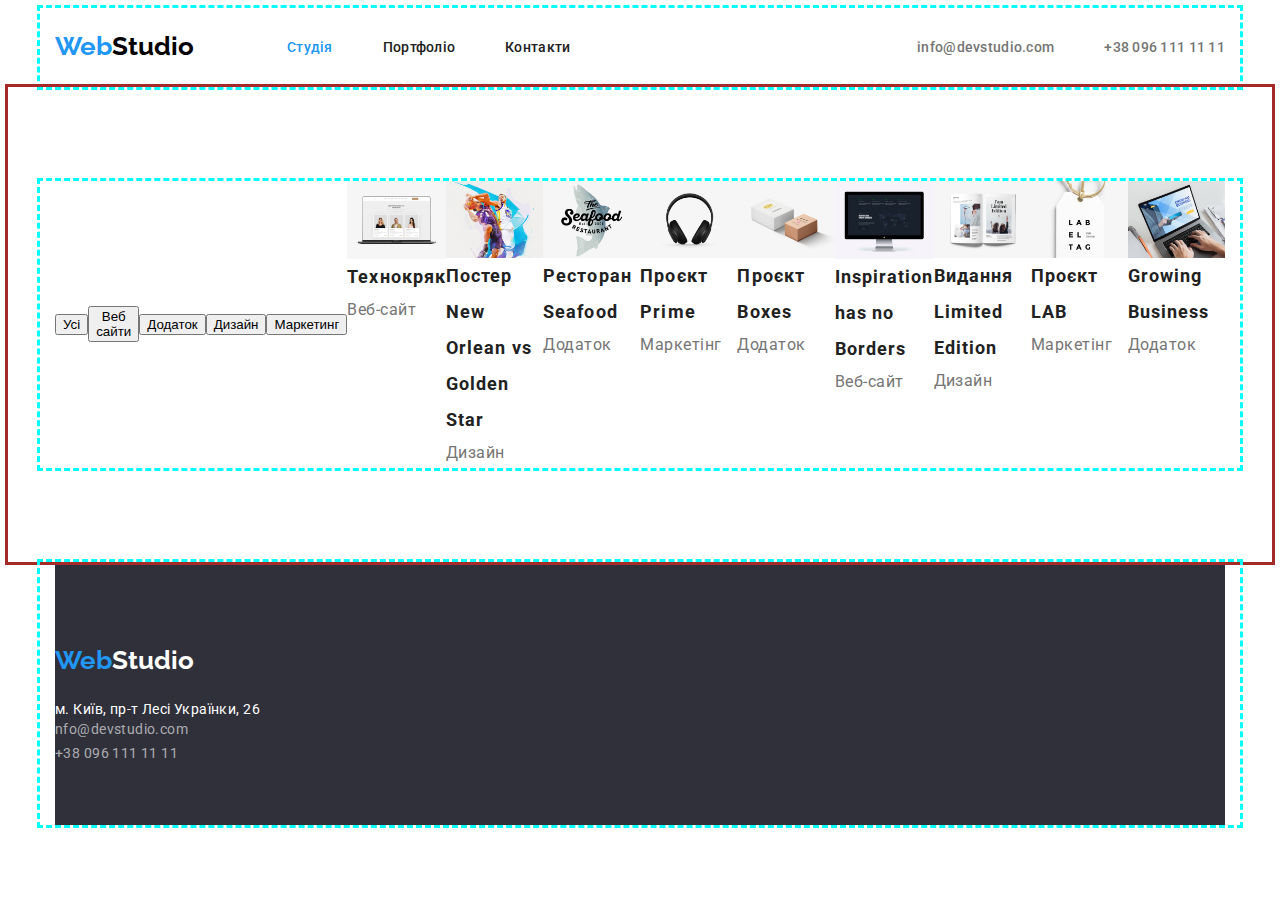
==== portfolio.html @ b7f0e930 "переделать" ====
<!DOCTYPE html>
<html lang="uk">
<head>
    <meta charset="UTF-8">
    <meta http-equiv="X-UA-Compatible" content="IE=edge">
    <meta name="viewport" content="width=device-width, initial-scale=1.0">
    <title>WebStudio</title>
     
     <link rel="preconnect" href="https://fonts.googleapis.com">
<link rel="preconnect" href="https://fonts.gstatic.com" crossorigin>
<link href="https://fonts.googleapis.com/css2?family=Montserrat:ital,wght@1,300&family=Ms+Madi&family=Raleway:wght@700&family=Roboto:wght@400;500;900&display=swap" rel="stylesheet">
<link hrev="https://cdnjs.cloudflare.com/ajax/libs/modern-normalize/1.1.0/modern-normalize.min.css">
<link rel="stylesheet" href="./styles/styles.css">
</head>
<body>
    <header >
        <div class="container header-container" >
            <nav class="header-container">
           
               <a href="./index.html" class="logo-link link"> <span class="logo-color-first link">Web</span><span class="logo-color-second link">Studio</span> </a>
               
             <ul class="list list-nav header-list" >
               <li class="header-nav-item" >
                   <a href="./index.html"    class="header-nav-link link active-link">Студія</a></li>
               <li class="header-nav-item" >
                   <a href="./portfolio.html" class="header-nav-link link">Портфоліо</a></li>
               <li class="header-nav-item" >
                   <a href="Контакти"  class="header-nav-link link" >Контакти</a></li>
             </ul>
           </nav>
             <ul class="list list-item header-list">
               <li><a href="mailto:info@devstudio.com" class="header-nav-mail link">info@devstudio.com</a></li>
               <li><a href="tel:+380961111111" class="header-nav-tel link">+38 096 111 11 11</a></li>
             </ul>
           </div>
       
        </header>
    <main>
        <section class="section">
        <div class="container portfolio-container">
            <h1 hidden>Портфоліо</h1> 
             <!--Робота з кнопками-->
         <div class="btn-centr">
         <ul class="list btn-list ">
          <li><button type="button" class="portfolio-btn-link">Усі</button>
          <li><button type="button" class="portfolio-btn-link">Веб сайти</button></li>
          <li><button type="button" class="portfolio-btn-link">Додаток</button></li>
          <li><button type="button" class="portfolio-btn-link">Дизайн</button></li>
          <li><button type="button" class="portfolio-btn-link">Маркетинг</button></li>
         </ul>
         </div>
          <!--секція Hero-->
         <ul class="list list-content">
            <li>
                <a><img src="./img/img8.jpg" alt="дві жінки і чоловік">
                <h2 class="portfolio-titles">Технокряк</h2>
                <p class="portfolio-item">Веб-сайт</p></a>
            </li>
            <li>
               <a><img src="./img/img9.jpg" alt="два чоловіка грають в баскет">
                <h2 class="portfolio-titles">Постер New Orlean vs Golden Star</h2>
                <a></a><p class="portfolio-item">Дизайн</p></a>
            </li>
            <li>
                <a><img src="./img/img10.jpg" alt="логотип ресторану">
                <h2 class="portfolio-titles">Ресторан Seafood</h2>
                <p class="portfolio-item">Додаток</p></a>
            </li>
            <li>
                <a><img src="./img/img11.jpg" alt="гаджет-навушники">
                <h2 class="portfolio-titles">Проєкт Prime</h2>
                <p class="portfolio-item">Маркетінг</p></a>
            </li>
            <li>
                <a><img src="./img/img12.jpg" alt="дві коробки">
                <h2 class="portfolio-titles">Проєкт Boxes</h2>
                <p class="portfolio-item">Додаток</p></a>
            </li>
            <li>
                <a><img src="./img/img13.jpg" alt="Монітор">
                <h2 class="portfolio-titles">Inspiration has no Borders</h2>
                <p class="portfolio-item">Веб-сайт</p></a>
            </li>
            <li>
                <a><img src="./img/img14.jpg" alt="розкрита книга">
                <h2 class="portfolio-titles">Видання Limited Edition</h2>
                <p class="portfolio-item">Дизайн</p></a>
            </li>
            <li>
                <a><img src="./img/img15.jpg" alt="бірка з назвою проєкту">
                <h2 class="portfolio-titles">Проєкт LAB</h2>
                <p class="portfolio-item">Маркетінг</p></a>
            </li>
            <li>
                <a><img src="./img/img16.jpg" alt="робота за ноутом">
                <h2 class="portfolio-titles">Growing Business</h2>
                <p class="portfolio-item">Додаток</p></a>
            </li>
         </ul>
        </div>
     </section>
                <!--підвал-->
                <div class="container">
                    <footer class="footer">
        
                    <a href="index.html" class="logo-link link">  <span class="logo-color-first link">Web</span><span class="logo-colorsecond-footer link">Studio</span> </a>
                    
                    <address>
                      <ul class="list">
                        <li><a href="#" class="adress link">м. Київ, пр-т Лесі Українки, 26</a></li>
                        <li><a href="mailto:nfo@devstudio.com" class="footer-nav link">nfo@devstudio.com</a></li>
                        <li><a href="tel:+380961111111" class="footer-nav link">+38 096 111 11 11 </a></li>
                      </ul>
                    </address>
                </footer>
            </div>
    

    </main>






</body>
---- styles/styles.css ----
html{
box-sizing: border-box;
}
*,
*::after,
*::before{
  box-sizing:inherit;
}

h1,h2,h3,h4,h5,h6,p{
margin:0;
}

img{
 display:block;
 max-width:100%;
 height:auto;
}


:root {
 --second-font: 'Roboto', sans-serif;
 --colorfont-hiro: #FFFFFF;
 --colorfont-section-title:#212121;

 
 --section-fon-second:#2F303A;
 --section-fon-third:#F5F4FA;
 }

body{

font-family: 'Roboto', sans-serif;
font-size: 14px;
letter-spacing: 0,03em;
background: var(--colorfont-hiro) ;

/*колір основного тексту #757575*/
/*колір вторинного тексту #212121*/
/*колір н1 #FFFFFF*/
/*колір акцент.логотіпа #2196F3
                        #000000 * /
/*колір першого фону (основний)#FFFFFF */
/*колір другого фону #2F303A*/
/*колір третього фону #F5F4FA*/

} 

     /*!--робота з текстом в  ссилках в шапці */

.link{
  text-decoration: none;
}
.link:hover,
.link:focus{

color:#2196F3;
}
.link-first-btn:hover,
.link-first-btn:focus{
     font-family: inherit;
     background:#FFFFFF;
}

.list{

 list-style:none;
 padding-left: 0;
 margin:0;
}
       /*--задаю єлементам в хедері розмітку--*/

.container{
  width: 1200px;
  margin: 0 auto;
  padding: 0 15px;
  outline: dashed;
  color:aqua;
}

.header-container{
display: flex;
align-items: center;
}

.header-list{
  display: flex;
  align-items: center;
}

.section{
  padding: 94px 0px;
  outline: solid;
  color: brown;
}




.logo-link{
  display: flex;
  padding-top: 24px;
  padding-bottom: 25px;
  padding-left: 0px;
  

  font-family: 'Raleway';
font-weight: 700;
font-size: 26px;
line-height: calc(16 / 14);
}
.logo-color-first{
color:#2196f3;
}
.logo-color-second{
color:#000000 ;
}
.logo-colorsecond-footer{
 color:#FFFFFF;
}
      /*розмитка для nav*/
.list-nav{
margin-left: 93px;
padding-right:auto;
}

.header-nav-item:not( :last-child) {
margin-right: 50px;


}


.header-nav-link{
  padding: 24px 0px;
  

  font-family: var( --second-font);
  font-weight: 500;
  line-height: calc(16 / 14);
  letter-spacing: 0.02em;
   color: #212121;
}

      /* розмитка для тел и пошти*/
.list-item{
margin-right: 0;
margin-left:auto;
}

.header-nav-mail{
  padding: 24px 0px;
  font-family: var( --second-font);
font-weight: 500;
line-height: calc(16 / 14);
letter-spacing: 0.02em;

color:#757575;
}
 
.header-nav-tel{
  margin-left: 50px;
  padding: 24px 0px;

  font-family: var( --second-font);
  font-weight: 500;
  line-height: calc(16 / 14);
  letter-spacing: 0.02em;
  
  color: #757575;
}




    /*робота с першою секцією-герой*/
    /*розмітка секції герой*/
.section-first{
 background:var(--section-fon-second) ;
 display: flex;
 text-align: center;
}
.container-size{
padding:200px 0px;
}

.section-title-first{
   display:flex;
   justify-content: center;
   margin: 40px;


  
   

  font-family: var( --colorfont-hiro);
  font-weight: 900;
  font-size: 44px;
  line-height: calc(60 / 44);

  
  text-align: center;
  letter-spacing: 0.06em;
  text-transform: uppercase;
  
  color:var(--colorfont-hiro);
}

.btn-hero{
display:inline-flex;
align-items: center;
justify-content: center;


}


.section-first-btn{


  
  border-radius: 4px;
  box-shadow: 0px 4px 4px rgba(0, 0, 0, 0.15);
  

  font-weight: 700;
  font-size: 16px;
  line-height: calc(30 / 16);
  
  
  letter-spacing: 0.06em;

  color: #FFFFFF;
  background: #2196F3;
}

.active-link{
  color:#2196f3;
}
 
    /*Робота з другою секцією*/
    /*розмітка*/
.about-container{
display: flex;
}

.about-list{
display: flex;
align-items: flex-start;
padding-left: 0px;
}

.section-about{
padding-top: 94px;
padding-bottom: 0px;
}

.about-content{

padding-left: 0px;
}

.about-header-content{
  flex-basis:calc((100%-30px*3)/4);
}

.title{
  font-weight: 700;
  font-size: 14px;
  line-height: calc(16 / 14);
  letter-spacing: 0.03em;
  text-transform: uppercase;
  
  color: #212121;
}

.advanteg-our{
  font-size: 14px;
  line-height: calc(24 / 14);
   letter-spacing: 0.03em;
  color: #757575;
}

.about-header{
  margin-bottom:10px;
}

    /*третя секція Img*/
    /*розмітка третьої секції*/

.section-title{
  display:flex;
  margin-bottom: 50px;
  justify-content: center;

  font-family:var(--second-font);
  font-weight: 700;
  font-size: 36px;
  line-height: calc(42 / 36);
  text-align: center;
  letter-spacing: 0.03em;
  
  color:var(--colorfont-section-title);
}

.list-img{
display: flex;
justify-content: space-between;
margin-top: 50px;
padding-left: 0px;
}
      /*четверта секция-наши сотрудники(section-employees)*/
      /*розмітка четвертої секції*/
.employees-title{
display: flex;
align-items: center;
margin-bottom: 50px;
}

.employees-img{
display: flex;
justify-content: space-between;
}
.section-fourth{
 background:var(--colorfont-hiro) ;
}
.title-employees{
      display: flex;
      justify-content: space-around;
      margin-bottom: 10px;
      
      
      font-weight: 500;
      font-size: 16px;
      line-height: calc(19 / 16);
      
    
      letter-spacing: 0.03em;
      
      color: #212121;
}
.employees{
  display: flex;
  justify-content: space-around;
  

  font-size: 16px;
  line-height: calc(19 / 16);
  
  
  letter-spacing: 0.03em;
  
  color: #757575;
}

.employees-distance{
 padding-top: 30px;
}

   /*Робота з підвалом*/
   /*розмітка підвала*/

.list-footer{
display:flex;
padding-left: 0px;
flex-direction: column;
}
.logo-footer{
display: flex;
padding: 0px 0px;
margin-bottom: 20px;

}
.footer{
 background:var(--section-fon-second);
 padding: 60px 0px;
}
.adress{
  


  font-style: normal;
  line-height:calc(24v / 14);
  letter-spacing: 0.03em;
  
  color: #FFFFFF;
}
.footer-nav{

font-style: normal;
line-height: calc(24 / 14);
letter-spacing: 0.03em;
color: rgba(255, 255, 255, 0.6);
}

.footer-adress{
  margin-bottom: 9px;
}

.footer-last{
  margin-bottom: 9px;
}

     /*СТИЛІ ДЛЯ ПОРТФОЛІО*/

    /*Стилізація кнопок*/
 
.portfolio-btn{
  

  font-family: inherit;
  font-weight: 500;
  font-size: 16px;
  line-height:calc(26 / 16);
  /* identical to box height, or 162% */
  text-align: center;
  letter-spacing: 0.03em;
  color: #212121;
}

.portfolio-btn-link:hover,
.portfolio-btn-link:focus{
   color:#FFFFFF;
   background-color: #2196f3;
}
.portfolio-container{
display: flex;
align-items: center;
}

.btn-list{
display:inline-flex;
justify-content: center;
align-items: center;
}

.btn-centr{
  display:inline-flex;
justify-content: center;
align-items: flex-start;

}

.portfolio-titles{
  font-weight: 700;
  font-size: 18px;
  line-height: calc(36 / 18);
  /* identical to box height, or 200% */
  
  letter-spacing: 0.06em;
  
  color: #212121;
}

.portfolio-item{
  font-size: 16px;
  line-height: 30px;
  /* identical to box height, or 188% */
  
  letter-spacing: 0.03em;
  
  color: #757575;
}

.list-content{
display: flex;
}
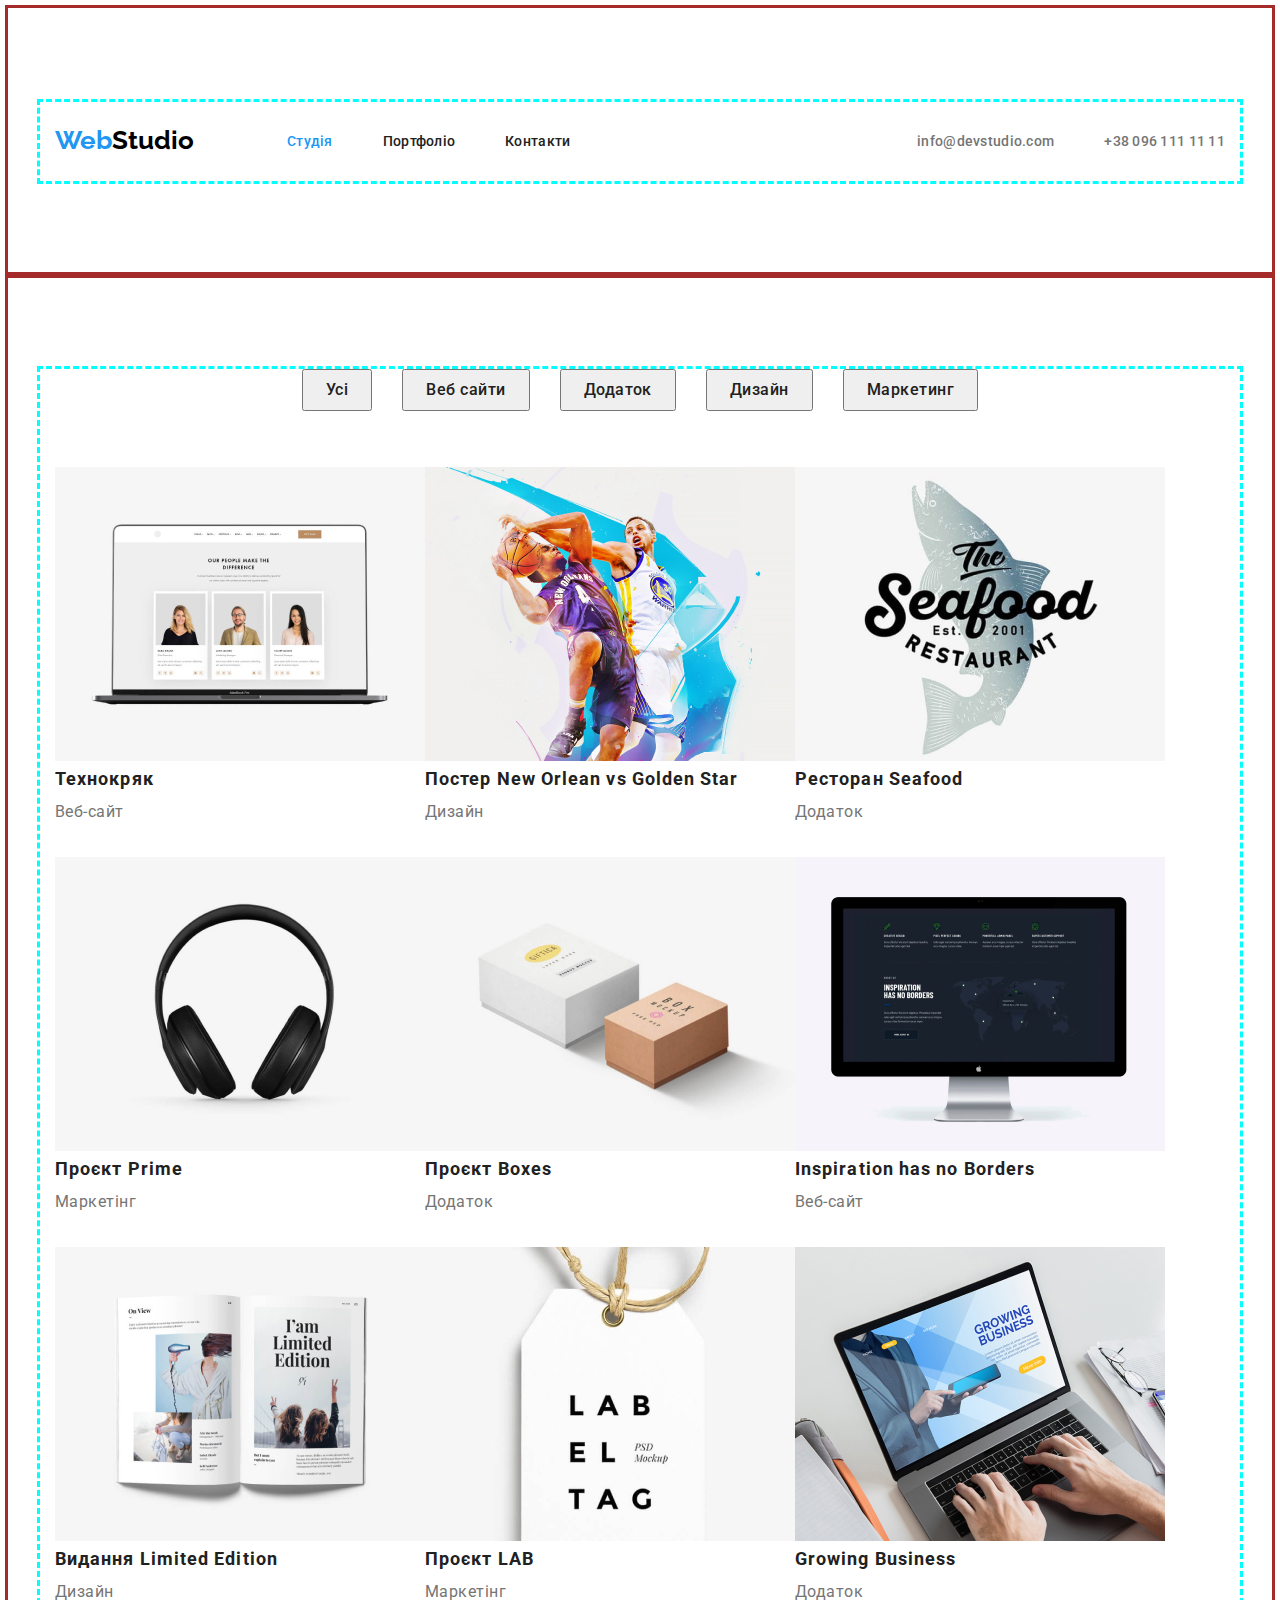
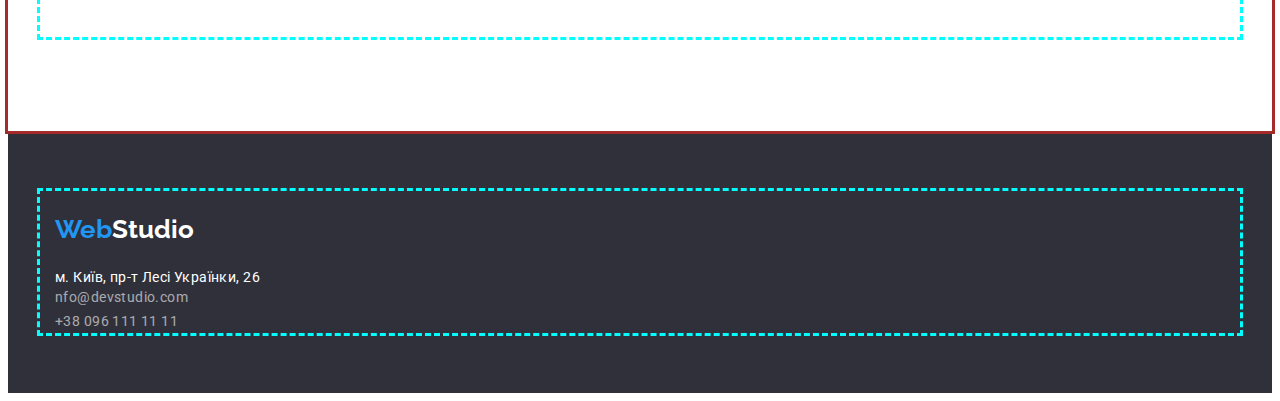
==== commit 34dd749b: "сделал кнопки и разместил контент" ====
--- a/portfolio.html
+++ b/portfolio.html
@@ -13,7 +13,8 @@
 <link rel="stylesheet" href="./styles/styles.css">
 </head>
 <body>
-    <header >
+    <header>
+        <section class="section">
         <div class="container header-container" >
             <nav class="header-container">
            
@@ -33,65 +34,65 @@
                <li><a href="tel:+380961111111" class="header-nav-tel link">+38 096 111 11 11</a></li>
              </ul>
            </div>
-       
+        </section>
         </header>
     <main>
         <section class="section">
         <div class="container portfolio-container">
             <h1 hidden>Портфоліо</h1> 
              <!--Робота з кнопками-->
-         <div class="btn-centr">
+         <div>
          <ul class="list btn-list ">
-          <li><button type="button" class="portfolio-btn-link">Усі</button>
-          <li><button type="button" class="portfolio-btn-link">Веб сайти</button></li>
-          <li><button type="button" class="portfolio-btn-link">Додаток</button></li>
-          <li><button type="button" class="portfolio-btn-link">Дизайн</button></li>
-          <li><button type="button" class="portfolio-btn-link">Маркетинг</button></li>
+          <li class="btn-link"><button type="button" class="portfolio-btn-link">Усі</button>
+          <li class="btn-link"><button type="button" class="portfolio-btn-link">Веб сайти</button></li>
+          <li class="btn-link"><button type="button" class="portfolio-btn-link">Додаток</button></li>
+          <li class="btn-link"><button type="button" class="portfolio-btn-link">Дизайн</button></li>
+          <li class="btn-link"><button type="button" class="portfolio-btn-link">Маркетинг</button></li>
          </ul>
          </div>
           <!--секція Hero-->
          <ul class="list list-content">
-            <li>
+            <li class="content-item content-distance">
                 <a><img src="./img/img8.jpg" alt="дві жінки і чоловік">
                 <h2 class="portfolio-titles">Технокряк</h2>
                 <p class="portfolio-item">Веб-сайт</p></a>
             </li>
-            <li>
+            <li class="content-item content-distance">
                <a><img src="./img/img9.jpg" alt="два чоловіка грають в баскет">
                 <h2 class="portfolio-titles">Постер New Orlean vs Golden Star</h2>
-                <a></a><p class="portfolio-item">Дизайн</p></a>
+                <p class="portfolio-item">Дизайн</p>
             </li>
-            <li>
+            <li class="content-item content-distance">
                 <a><img src="./img/img10.jpg" alt="логотип ресторану">
                 <h2 class="portfolio-titles">Ресторан Seafood</h2>
                 <p class="portfolio-item">Додаток</p></a>
             </li>
-            <li>
+            <li class="content-item content-distance">
                 <a><img src="./img/img11.jpg" alt="гаджет-навушники">
                 <h2 class="portfolio-titles">Проєкт Prime</h2>
                 <p class="portfolio-item">Маркетінг</p></a>
             </li>
-            <li>
+            <li class="content-item content-distance">
                 <a><img src="./img/img12.jpg" alt="дві коробки">
                 <h2 class="portfolio-titles">Проєкт Boxes</h2>
                 <p class="portfolio-item">Додаток</p></a>
             </li>
-            <li>
+            <li class="content-item content-distance">
                 <a><img src="./img/img13.jpg" alt="Монітор">
                 <h2 class="portfolio-titles">Inspiration has no Borders</h2>
                 <p class="portfolio-item">Веб-сайт</p></a>
             </li>
-            <li>
+            <li class="content-item content-distance">
                 <a><img src="./img/img14.jpg" alt="розкрита книга">
                 <h2 class="portfolio-titles">Видання Limited Edition</h2>
                 <p class="portfolio-item">Дизайн</p></a>
-            </li>
-            <li>
+            </li >
+            <li class="content-item content-distance">
                 <a><img src="./img/img15.jpg" alt="бірка з назвою проєкту">
                 <h2 class="portfolio-titles">Проєкт LAB</h2>
                 <p class="portfolio-item">Маркетінг</p></a>
             </li>
-            <li>
+            <li class="content-item content-distance">
                 <a><img src="./img/img16.jpg" alt="робота за ноутом">
                 <h2 class="portfolio-titles">Growing Business</h2>
                 <p class="portfolio-item">Додаток</p></a>
@@ -100,8 +101,10 @@
         </div>
      </section>
                 <!--підвал-->
-                <div class="container">
+            
+                
                     <footer class="footer">
+                        <div class="container">
         
                     <a href="index.html" class="logo-link link">  <span class="logo-color-first link">Web</span><span class="logo-colorsecond-footer link">Studio</span> </a>
                     
@@ -112,8 +115,9 @@
                         <li><a href="tel:+380961111111" class="footer-nav link">+38 096 111 11 11 </a></li>
                       </ul>
                     </address>
+                </div>
                 </footer>
-            </div>
+            
     
 
     </main>
--- a/styles/styles.css
+++ b/styles/styles.css
@@ -405,7 +405,10 @@
 
     /*Стилізація кнопок*/
  
-.portfolio-btn{
+.portfolio-btn-link{
+  padding: 6px 22px;
+  margin-bottom: 56px;
+  
   
 
   font-family: inherit;
@@ -418,28 +421,32 @@
   color: #212121;
 }
 
+.btn-link:not(:last-child){
+margin-right: 30px;
+}
+
+
+
 .portfolio-btn-link:hover,
 .portfolio-btn-link:focus{
    color:#FFFFFF;
    background-color: #2196f3;
 }
 .portfolio-container{
-display: flex;
+display: block;
 align-items: center;
 }
 
 .btn-list{
-display:inline-flex;
-justify-content: center;
-align-items: center;
-}
-
-.btn-centr{
-  display:inline-flex;
-justify-content: center;
-align-items: flex-start;
-
-}
+display:flex;
+justify-content: center;    ;
+
+}
+
+
+
+
+
 
 .portfolio-titles{
   font-weight: 700;
@@ -464,7 +471,17 @@
 
 .list-content{
 display: flex;
-}
-
+flex-wrap: wrap;
+}
+
+.content-item{
+display: flex;
+width: 370px;
+margin-bottom: 30px;
+}
+
+.content-distance{
+flex-basis: calc((100%-60px*2)/3);
+}
 
     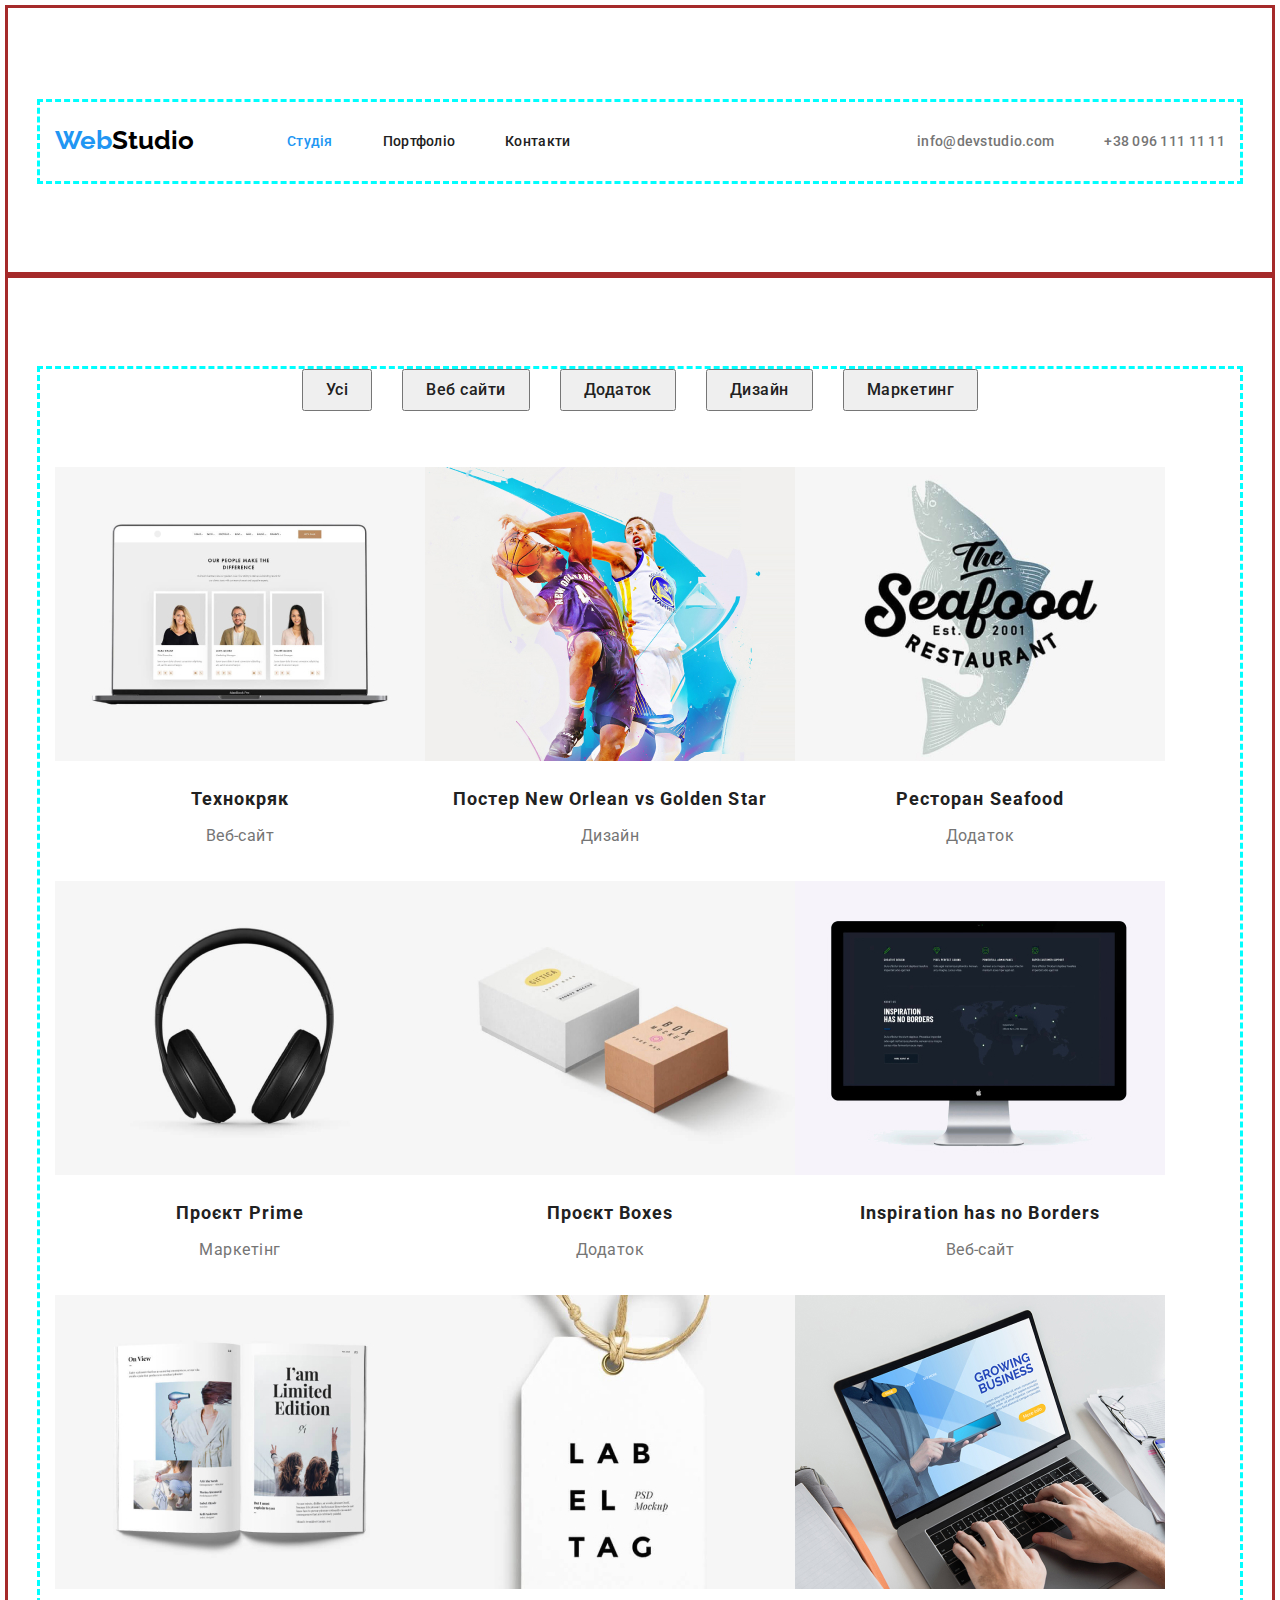
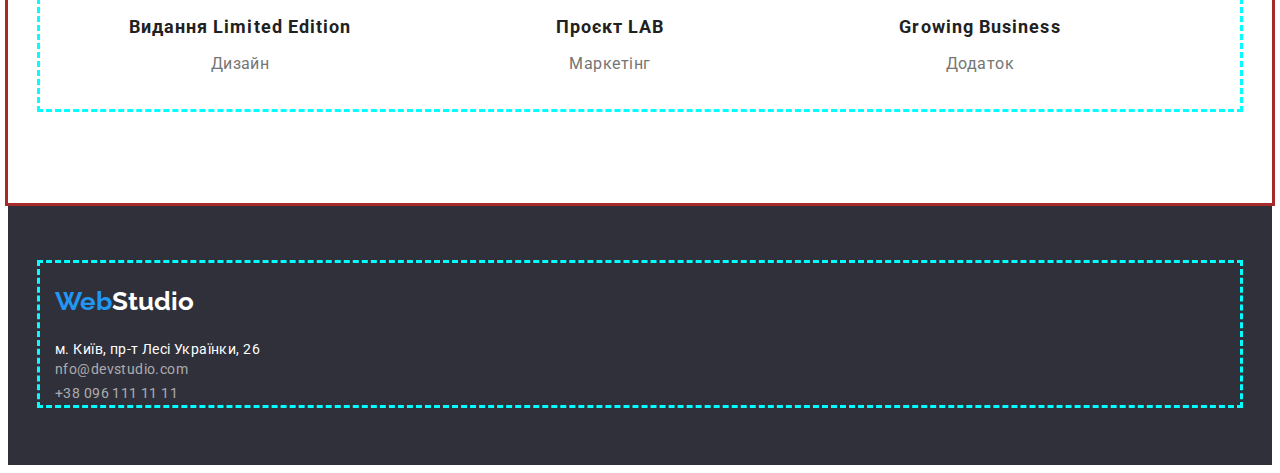
==== commit df94800a: "спроба дз" ====
--- a/portfolio.html
+++ b/portfolio.html
@@ -54,48 +54,66 @@
          <ul class="list list-content">
             <li class="content-item content-distance">
                 <a><img src="./img/img8.jpg" alt="дві жінки і чоловік">
-                <h2 class="portfolio-titles">Технокряк</h2>
-                <p class="portfolio-item">Веб-сайт</p></a>
+                <div class="content-element">
+                 <h2 class="portfolio-titles">Технокряк</h2>
+                 <p class="portfolio-item">Веб-сайт</p></a>
+                </div>
             </li>
             <li class="content-item content-distance">
                <a><img src="./img/img9.jpg" alt="два чоловіка грають в баскет">
-                <h2 class="portfolio-titles">Постер New Orlean vs Golden Star</h2>
-                <p class="portfolio-item">Дизайн</p>
+                <div class="content-element">
+                 <h2 class="portfolio-titles">Постер New Orlean vs Golden Star</h2>
+                 <p class="portfolio-item">Дизайн</p></a>
+               </div>
             </li>
             <li class="content-item content-distance">
                 <a><img src="./img/img10.jpg" alt="логотип ресторану">
-                <h2 class="portfolio-titles">Ресторан Seafood</h2>
-                <p class="portfolio-item">Додаток</p></a>
+                <div class="content-element">
+                 <h2 class="portfolio-titles">Ресторан Seafood</h2>
+                 <p class="portfolio-item">Додаток</p></a> 
+                </div>
             </li>
             <li class="content-item content-distance">
                 <a><img src="./img/img11.jpg" alt="гаджет-навушники">
-                <h2 class="portfolio-titles">Проєкт Prime</h2>
-                <p class="portfolio-item">Маркетінг</p></a>
+                <div class="content-element">
+                 <h2 class="portfolio-titles">Проєкт Prime</h2>
+                 <p class="portfolio-item">Маркетінг</p></a> 
+                </div>
             </li>
             <li class="content-item content-distance">
                 <a><img src="./img/img12.jpg" alt="дві коробки">
-                <h2 class="portfolio-titles">Проєкт Boxes</h2>
-                <p class="portfolio-item">Додаток</p></a>
+                <div class="content-element">
+                 <h2 class="portfolio-titles">Проєкт Boxes</h2>
+                 <p class="portfolio-item">Додаток</p></a>
+                </div>
             </li>
             <li class="content-item content-distance">
                 <a><img src="./img/img13.jpg" alt="Монітор">
-                <h2 class="portfolio-titles">Inspiration has no Borders</h2>
-                <p class="portfolio-item">Веб-сайт</p></a>
+                <div class="content-element">
+                 <h2 class="portfolio-titles">Inspiration has no Borders</h2>
+                 <p class="portfolio-item">Веб-сайт</p></a>
+                </div>
             </li>
             <li class="content-item content-distance">
                 <a><img src="./img/img14.jpg" alt="розкрита книга">
-                <h2 class="portfolio-titles">Видання Limited Edition</h2>
-                <p class="portfolio-item">Дизайн</p></a>
+                <div class="content-element">
+                 <h2 class="portfolio-titles">Видання Limited Edition</h2>
+                 <p class="portfolio-item">Дизайн</p></a>
+                </div>
             </li >
             <li class="content-item content-distance">
                 <a><img src="./img/img15.jpg" alt="бірка з назвою проєкту">
-                <h2 class="portfolio-titles">Проєкт LAB</h2>
-                <p class="portfolio-item">Маркетінг</p></a>
+                <div class="content-element">
+                 <h2 class="portfolio-titles">Проєкт LAB</h2>
+                 <p class="portfolio-item">Маркетінг</p></a>
+                </div>
             </li>
             <li class="content-item content-distance">
                 <a><img src="./img/img16.jpg" alt="робота за ноутом">
-                <h2 class="portfolio-titles">Growing Business</h2>
-                <p class="portfolio-item">Додаток</p></a>
+                <div class="content-element">
+                 <h2 class="portfolio-titles">Growing Business</h2>
+                 <p class="portfolio-item">Додаток</p></a>
+                </div>
             </li>
          </ul>
         </div>
--- a/styles/styles.css
+++ b/styles/styles.css
@@ -449,9 +449,13 @@
 
 
 .portfolio-titles{
+  display: flex;
+  justify-content: center;
+
   font-weight: 700;
   font-size: 18px;
   line-height: calc(36 / 18);
+  margin-bottom: 4px;
   /* identical to box height, or 200% */
   
   letter-spacing: 0.06em;
@@ -460,6 +464,9 @@
 }
 
 .portfolio-item{
+  display: flex;
+  justify-content: center;
+
   font-size: 16px;
   line-height: 30px;
   /* identical to box height, or 188% */
@@ -470,18 +477,32 @@
 }
 
 .list-content{
-display: flex;
+display:flex;
 flex-wrap: wrap;
 }
 
 .content-item{
 display: flex;
+flex-direction: column;
 width: 370px;
 margin-bottom: 30px;
+
+}
+
+.content-item:nth-child(3n){
+margin-right: 0px;
 }
 
 .content-distance{
 flex-basis: calc((100%-60px*2)/3);
 }
 
+.content-element{
+padding-top: 20px;
+}
+
+
+
+
+
     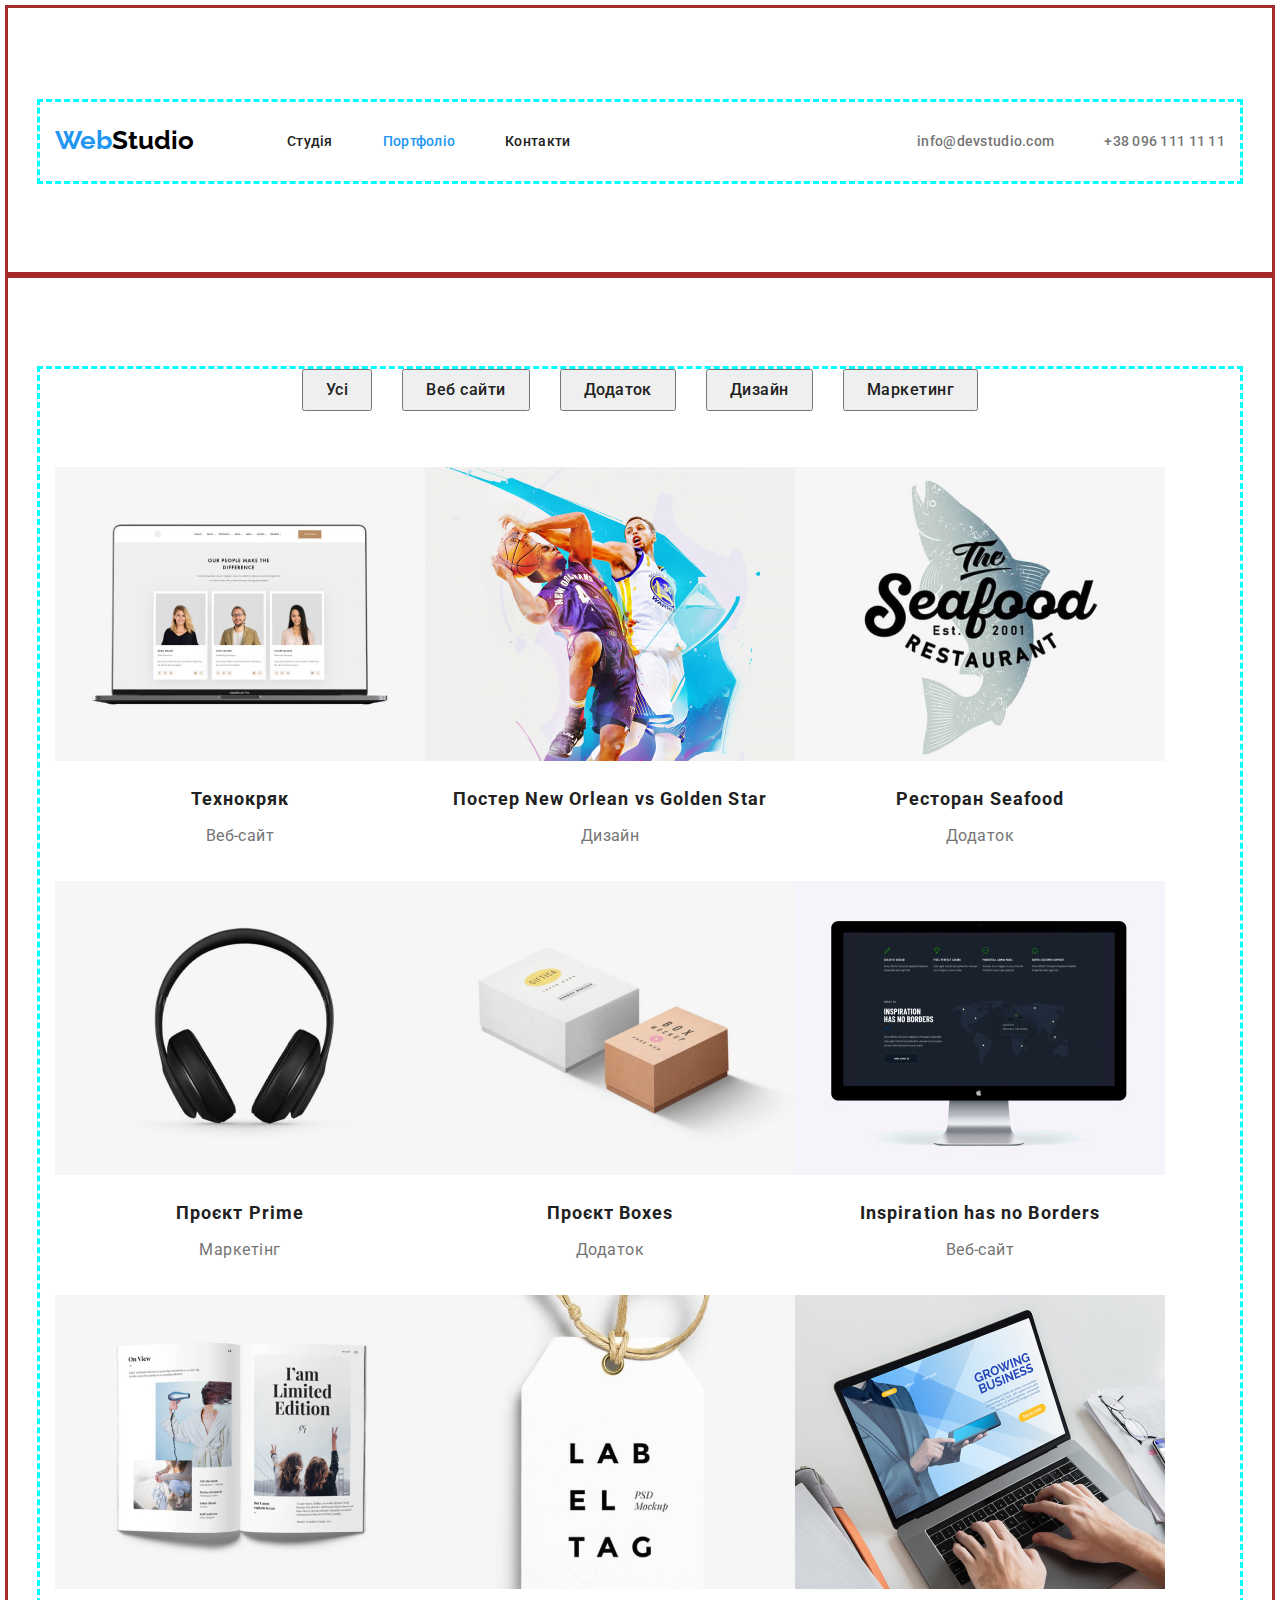
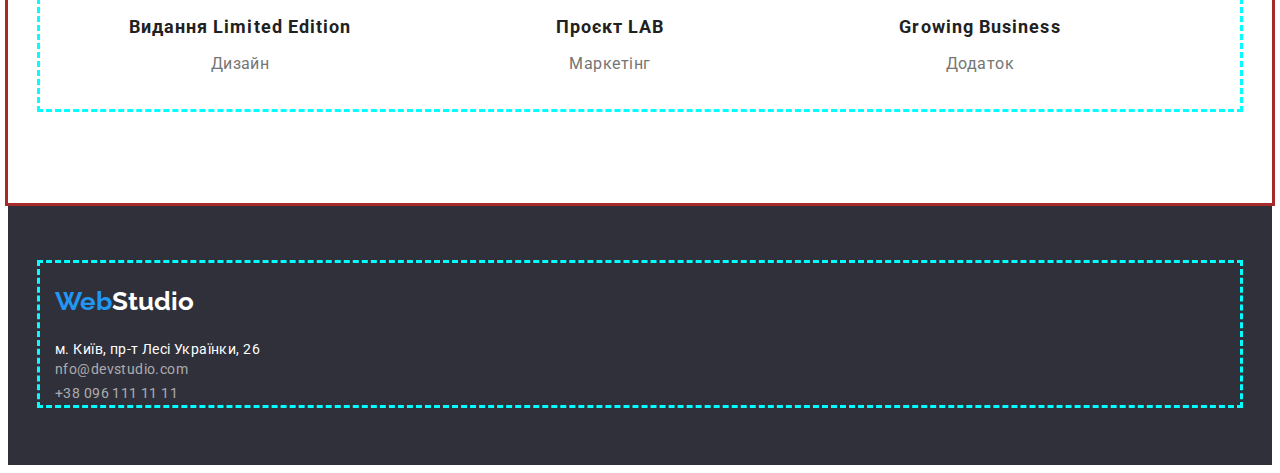
==== commit ffec08a5: "поправка active-link" ====
--- a/portfolio.html
+++ b/portfolio.html
@@ -22,9 +22,9 @@
                
              <ul class="list list-nav header-list" >
                <li class="header-nav-item" >
-                   <a href="./index.html"    class="header-nav-link link active-link">Студія</a></li>
+                   <a href="./index.html"    class="header-nav-link link ">Студія</a></li>
                <li class="header-nav-item" >
-                   <a href="./portfolio.html" class="header-nav-link link">Портфоліо</a></li>
+                   <a href="./portfolio.html" class="header-nav-link link active-link">Портфоліо</a></li>
                <li class="header-nav-item" >
                    <a href="Контакти"  class="header-nav-link link" >Контакти</a></li>
              </ul>
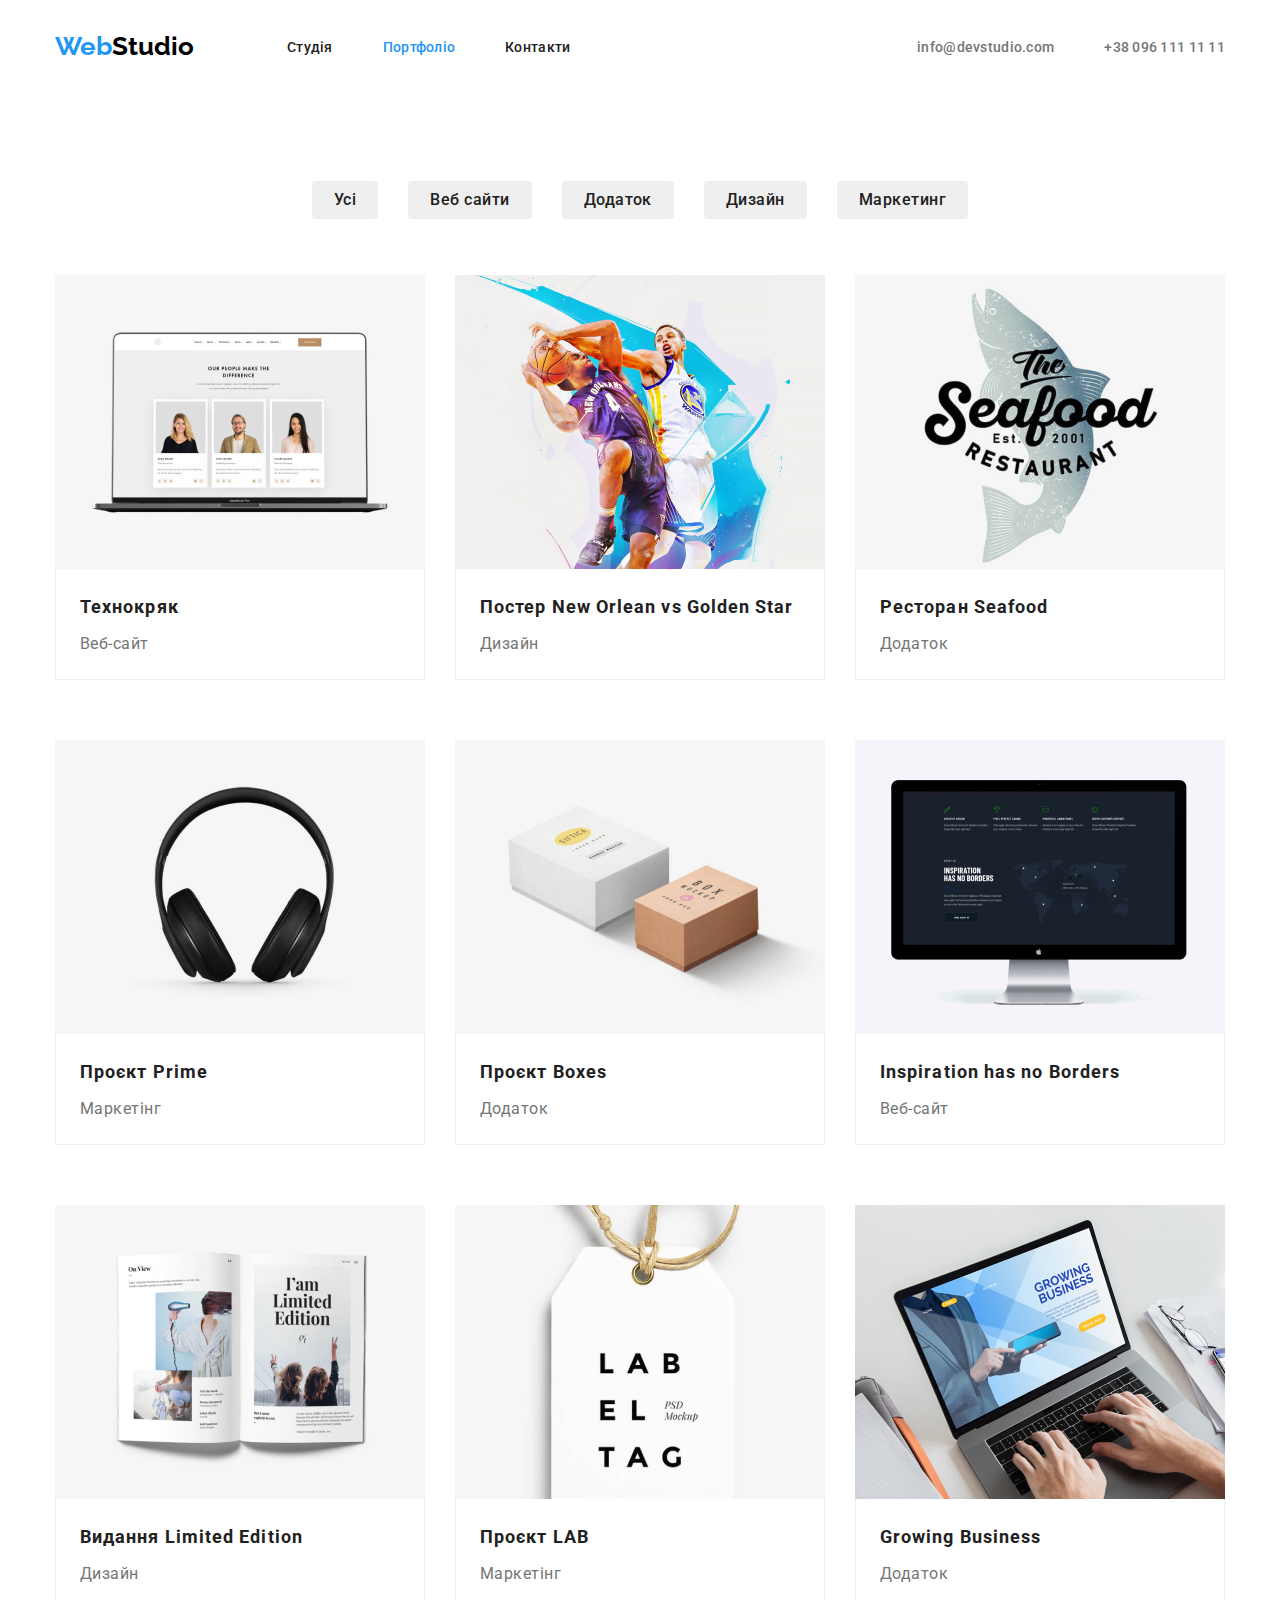
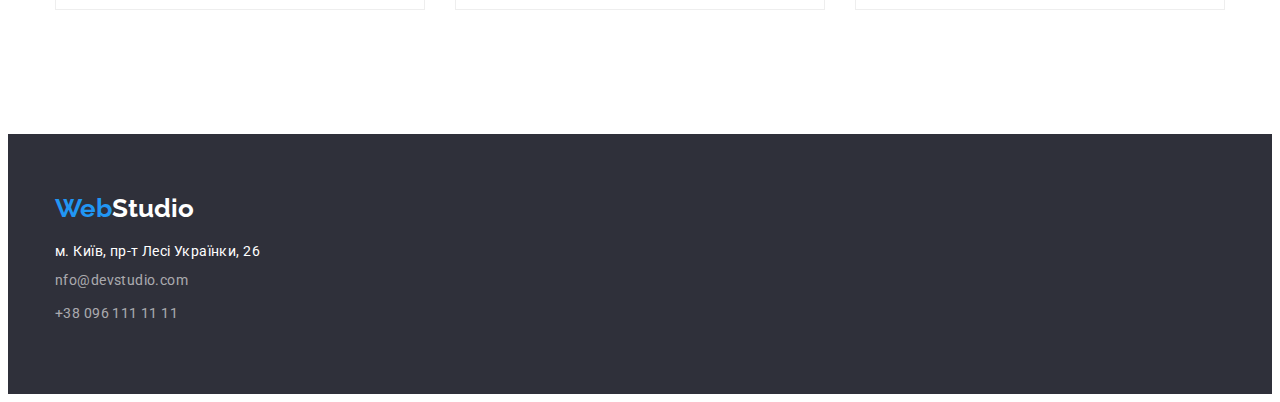
==== commit 1057d73b: "дз спроба 3" ====
--- a/portfolio.html
+++ b/portfolio.html
@@ -9,12 +9,11 @@
      <link rel="preconnect" href="https://fonts.googleapis.com">
 <link rel="preconnect" href="https://fonts.gstatic.com" crossorigin>
 <link href="https://fonts.googleapis.com/css2?family=Montserrat:ital,wght@1,300&family=Ms+Madi&family=Raleway:wght@700&family=Roboto:wght@400;500;900&display=swap" rel="stylesheet">
-<link hrev="https://cdnjs.cloudflare.com/ajax/libs/modern-normalize/1.1.0/modern-normalize.min.css">
+<link  href="https://cdnjs.cloudflare.com/ajax/libs/modern-normalize/1.1.0/modern-normalize.min.css">
 <link rel="stylesheet" href="./styles/styles.css">
 </head>
 <body>
     <header>
-        <section class="section">
         <div class="container header-container" >
             <nav class="header-container">
            
@@ -27,8 +26,8 @@
                    <a href="./portfolio.html" class="header-nav-link link active-link">Портфоліо</a></li>
                <li class="header-nav-item" >
                    <a href="Контакти"  class="header-nav-link link" >Контакти</a></li>
-             </ul>
-           </nav>
+              </ul>
+            </nav>
              <ul class="list list-item header-list">
                <li><a href="mailto:info@devstudio.com" class="header-nav-mail link">info@devstudio.com</a></li>
                <li><a href="tel:+380961111111" class="header-nav-tel link">+38 096 111 11 11</a></li>
@@ -52,63 +51,63 @@
          </div>
           <!--секція Hero-->
          <ul class="list list-content">
-            <li class="content-item content-distance">
+            <li class="content-item">
                 <a><img src="./img/img8.jpg" alt="дві жінки і чоловік">
                 <div class="content-element">
                  <h2 class="portfolio-titles">Технокряк</h2>
                  <p class="portfolio-item">Веб-сайт</p></a>
                 </div>
             </li>
-            <li class="content-item content-distance">
+            <li class="content-item">
                <a><img src="./img/img9.jpg" alt="два чоловіка грають в баскет">
                 <div class="content-element">
                  <h2 class="portfolio-titles">Постер New Orlean vs Golden Star</h2>
                  <p class="portfolio-item">Дизайн</p></a>
                </div>
             </li>
-            <li class="content-item content-distance">
+            <li class="content-item">
                 <a><img src="./img/img10.jpg" alt="логотип ресторану">
                 <div class="content-element">
                  <h2 class="portfolio-titles">Ресторан Seafood</h2>
                  <p class="portfolio-item">Додаток</p></a> 
                 </div>
             </li>
-            <li class="content-item content-distance">
+            <li class="content-item">
                 <a><img src="./img/img11.jpg" alt="гаджет-навушники">
                 <div class="content-element">
                  <h2 class="portfolio-titles">Проєкт Prime</h2>
                  <p class="portfolio-item">Маркетінг</p></a> 
                 </div>
             </li>
-            <li class="content-item content-distance">
+            <li class="content-item">
                 <a><img src="./img/img12.jpg" alt="дві коробки">
                 <div class="content-element">
                  <h2 class="portfolio-titles">Проєкт Boxes</h2>
                  <p class="portfolio-item">Додаток</p></a>
                 </div>
             </li>
-            <li class="content-item content-distance">
+            <li class="content-item">
                 <a><img src="./img/img13.jpg" alt="Монітор">
                 <div class="content-element">
                  <h2 class="portfolio-titles">Inspiration has no Borders</h2>
                  <p class="portfolio-item">Веб-сайт</p></a>
                 </div>
             </li>
-            <li class="content-item content-distance">
+            <li class="content-item">
                 <a><img src="./img/img14.jpg" alt="розкрита книга">
                 <div class="content-element">
                  <h2 class="portfolio-titles">Видання Limited Edition</h2>
                  <p class="portfolio-item">Дизайн</p></a>
                 </div>
             </li >
-            <li class="content-item content-distance">
+            <li class="content-item">
                 <a><img src="./img/img15.jpg" alt="бірка з назвою проєкту">
                 <div class="content-element">
                  <h2 class="portfolio-titles">Проєкт LAB</h2>
                  <p class="portfolio-item">Маркетінг</p></a>
                 </div>
             </li>
-            <li class="content-item content-distance">
+            <li class="content-item">
                 <a><img src="./img/img16.jpg" alt="робота за ноутом">
                 <div class="content-element">
                  <h2 class="portfolio-titles">Growing Business</h2>
@@ -118,31 +117,25 @@
          </ul>
         </div>
      </section>
-                <!--підвал-->
+              
+    </main>
+               <!--Підвал з тегом adress-->
+    <footer class="footer">
+        <div class="container">
             
-                
-                    <footer class="footer">
-                        <div class="container">
-        
-                    <a href="index.html" class="logo-link link">  <span class="logo-color-first link">Web</span><span class="logo-colorsecond-footer link">Studio</span> </a>
-                    
-                    <address>
-                      <ul class="list">
-                        <li><a href="#" class="adress link">м. Київ, пр-т Лесі Українки, 26</a></li>
-                        <li><a href="mailto:nfo@devstudio.com" class="footer-nav link">nfo@devstudio.com</a></li>
-                        <li><a href="tel:+380961111111" class="footer-nav link">+38 096 111 11 11 </a></li>
-                      </ul>
-                    </address>
-                </div>
-                </footer>
+            <a href="index.html" class="logo-link link logo-footer">  <span class="logo-color-first link">Web</span><span class="logo-colorsecond-footer link">Studio</span> </a>
             
+            <address>
+              <ul class="list list-footer">
+                <li class="footer-adress"><a href="#" class="adress link">м. Київ, пр-т Лесі Українки, 26</a></li>
+                <li class="footer-last"><a href="mailto:nfo@devstudio.com" class="footer-nav link">nfo@devstudio.com</a></li>
+                <li class="footer-last"><a href="tel:+380961111111" class="footer-nav link footer-tel">+38 096 111 11 11 </a></li>
+              </ul>
+            </address>
+        </div>
+        </footer>
     
 
-    </main>
+</body>
 
-
-
-
-
-
-</body>+</html>--- a/styles/styles.css
+++ b/styles/styles.css
@@ -59,8 +59,9 @@
 .link-first-btn:hover,
 .link-first-btn:focus{
      font-family: inherit;
-     background:#FFFFFF;
-}
+     background: #2196F3;
+}
+
 
 .list{
 
@@ -74,8 +75,7 @@
   width: 1200px;
   margin: 0 auto;
   padding: 0 15px;
-  outline: dashed;
-  color:aqua;
+  
 }
 
 .header-container{
@@ -90,8 +90,7 @@
 
 .section{
   padding: 94px 0px;
-  outline: solid;
-  color: brown;
+
 }
 
 
@@ -179,6 +178,7 @@
  background:var(--section-fon-second) ;
  display: flex;
  text-align: center;
+
 }
 .container-size{
 padding:200px 0px;
@@ -210,15 +210,14 @@
 display:inline-flex;
 align-items: center;
 justify-content: center;
-
-
+width: 216px;
+height: 50px;
 }
 
 
 .section-first-btn{
-
-
-  
+  
+
   border-radius: 4px;
   box-shadow: 0px 4px 4px rgba(0, 0, 0, 0.15);
   
@@ -322,7 +321,7 @@
 justify-content: space-between;
 }
 .section-fourth{
- background:var(--colorfont-hiro) ;
+ background:var(--section-fon-third) ;
 }
 .title-employees{
       display: flex;
@@ -355,6 +354,7 @@
 
 .employees-distance{
  padding-top: 30px;
+ padding-bottom: 30px;
 }
 
    /*Робота з підвалом*/
@@ -407,7 +407,7 @@
  
 .portfolio-btn-link{
   padding: 6px 22px;
-  margin-bottom: 56px;
+  
   
   
 
@@ -418,6 +418,9 @@
   /* identical to box height, or 162% */
   text-align: center;
   letter-spacing: 0.03em;
+  border-radius: 4px;
+  border: none;
+
   color: #212121;
 }
 
@@ -431,6 +434,7 @@
 .portfolio-btn-link:focus{
    color:#FFFFFF;
    background-color: #2196f3;
+   border: none;
 }
 .portfolio-container{
 display: block;
@@ -440,7 +444,7 @@
 .btn-list{
 display:flex;
 justify-content: center;    ;
-
+margin-bottom: 56px;
 }
 
 
@@ -450,7 +454,7 @@
 
 .portfolio-titles{
   display: flex;
-  justify-content: center;
+  padding-left: 24px;
 
   font-weight: 700;
   font-size: 18px;
@@ -465,7 +469,8 @@
 
 .portfolio-item{
   display: flex;
-  justify-content: center;
+  padding-left: 24px;
+  
 
   font-size: 16px;
   line-height: 30px;
@@ -479,6 +484,7 @@
 .list-content{
 display:flex;
 flex-wrap: wrap;
+gap:30px;
 }
 
 .content-item{
@@ -493,14 +499,16 @@
 margin-right: 0px;
 }
 
-.content-distance{
-flex-basis: calc((100%-60px*2)/3);
-}
+
 
 .content-element{
 padding-top: 20px;
-}
-
+padding-bottom: 20px;
+border: 1px solid #EEEEEE;
+border-top: none;
+}
+
+ 
 
 
 
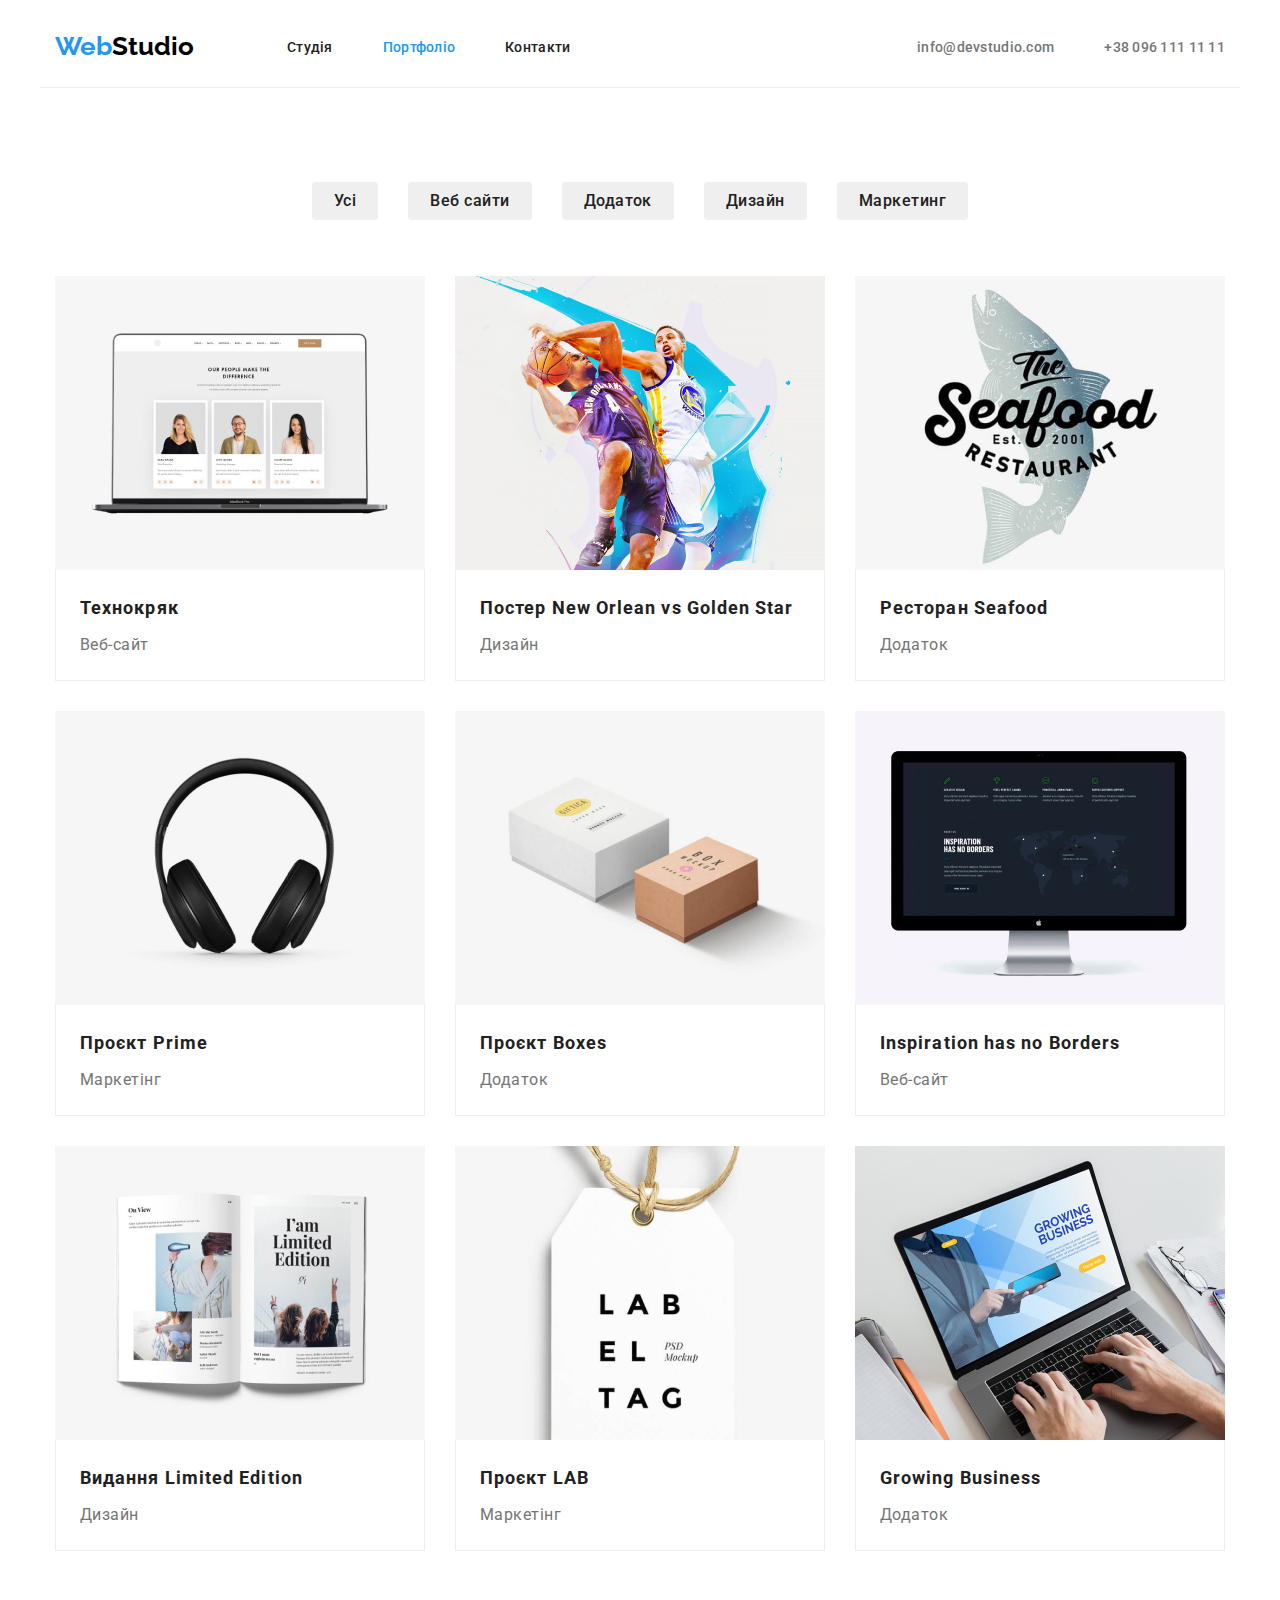
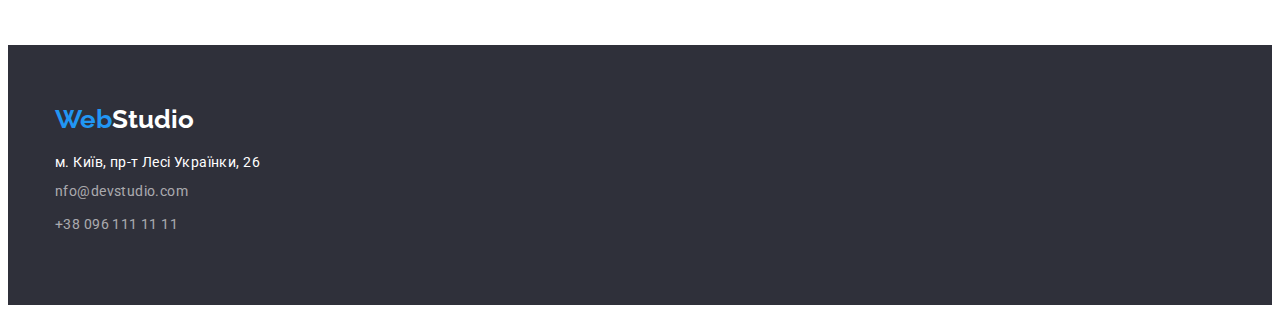
==== commit 33f252a2: "ДЗ спроба 4" ====
--- a/portfolio.html
+++ b/portfolio.html
@@ -14,8 +14,8 @@
 </head>
 <body>
     <header>
-        <div class="container header-container" >
-            <nav class="header-container">
+        <div class="container header-container header-line" >
+            <nav class="header-container ">
            
                <a href="./index.html" class="logo-link link"> <span class="logo-color-first link">Web</span><span class="logo-color-second link">Studio</span> </a>
                
--- a/styles/styles.css
+++ b/styles/styles.css
@@ -81,6 +81,10 @@
 .header-container{
 display: flex;
 align-items: center;
+}
+
+.header-line{
+  border-bottom: 1px solid #ECECEC;
 }
 
 .header-list{
@@ -355,6 +359,8 @@
 .employees-distance{
  padding-top: 30px;
  padding-bottom: 30px;
+ background: #FFFFFF;
+ border-radius: 0px 0px 4px 4px;
 }
 
    /*Робота з підвалом*/
@@ -399,6 +405,10 @@
 
 .footer-last{
   margin-bottom: 9px;
+}
+
+.footer-tel{
+margin-bottom: 0px;
 }
 
      /*СТИЛІ ДЛЯ ПОРТФОЛІО*/
@@ -491,7 +501,6 @@
 display: flex;
 flex-direction: column;
 width: 370px;
-margin-bottom: 30px;
 
 }
 
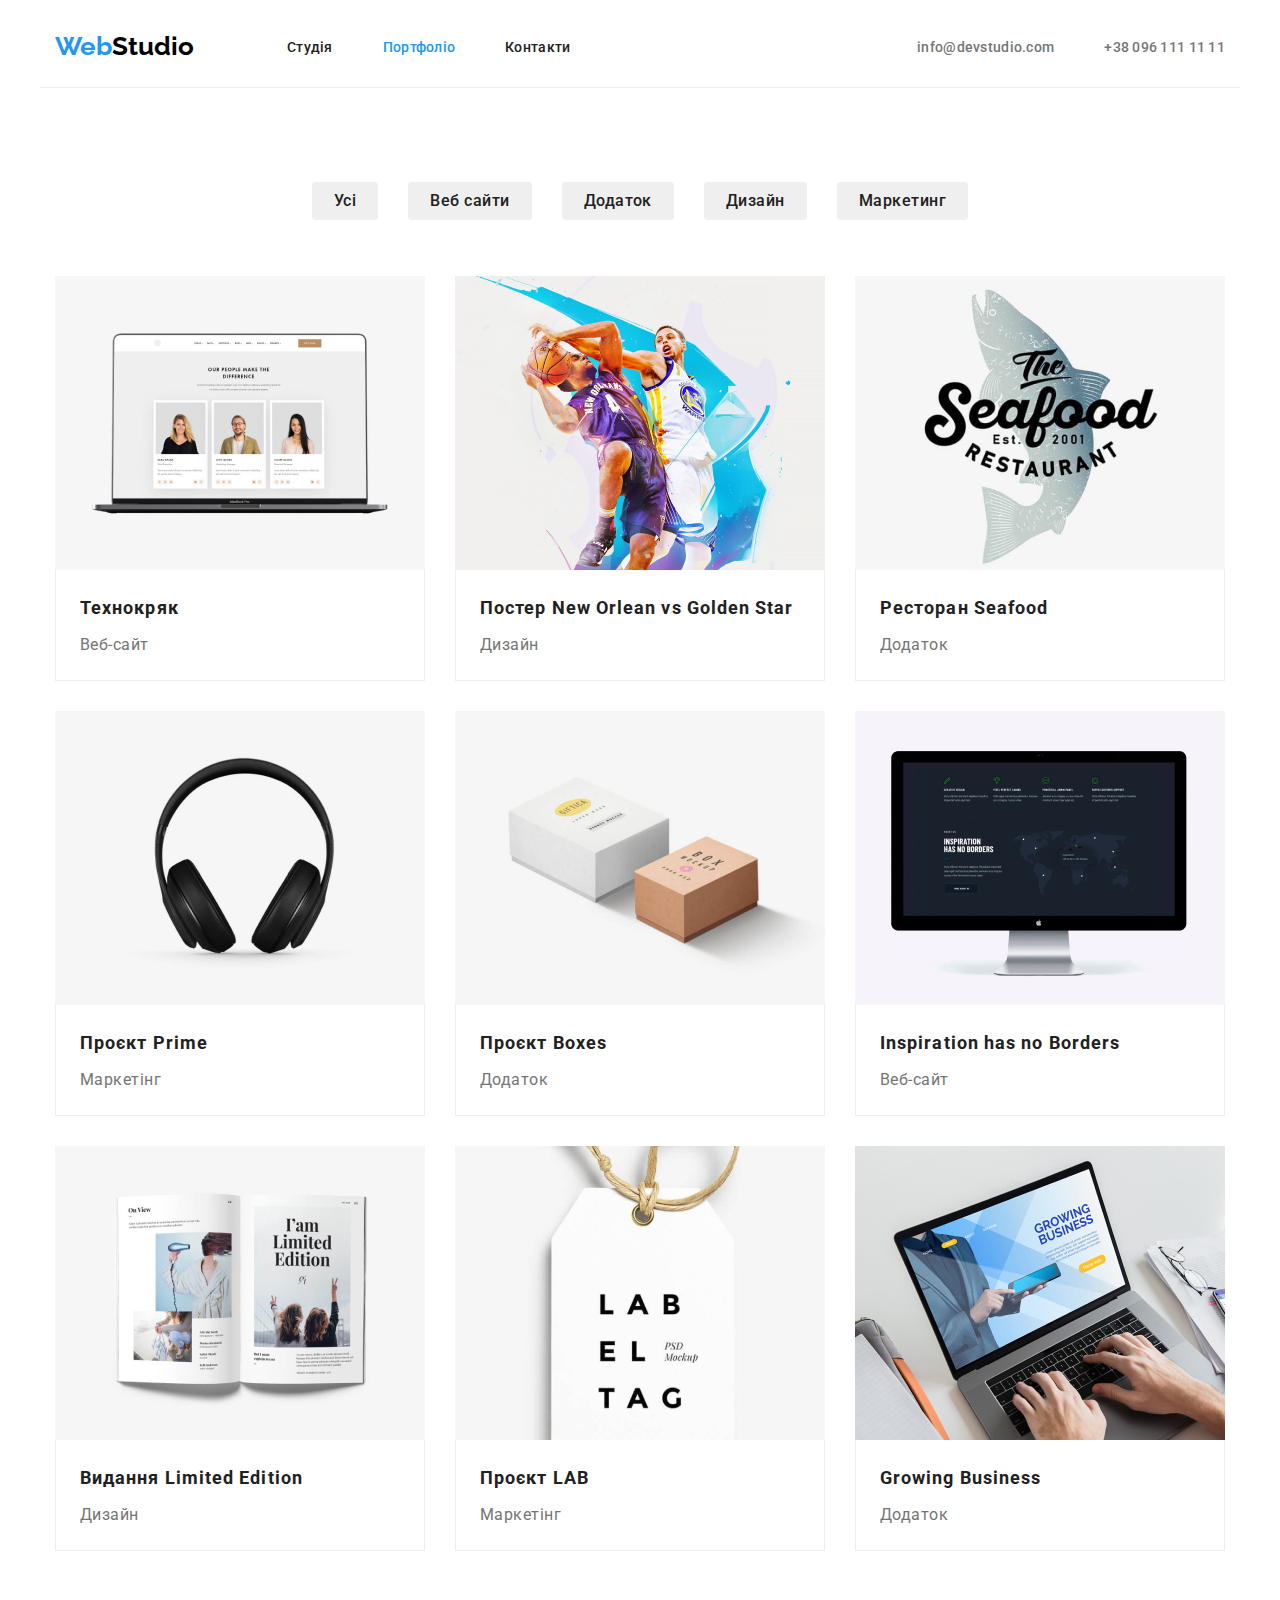
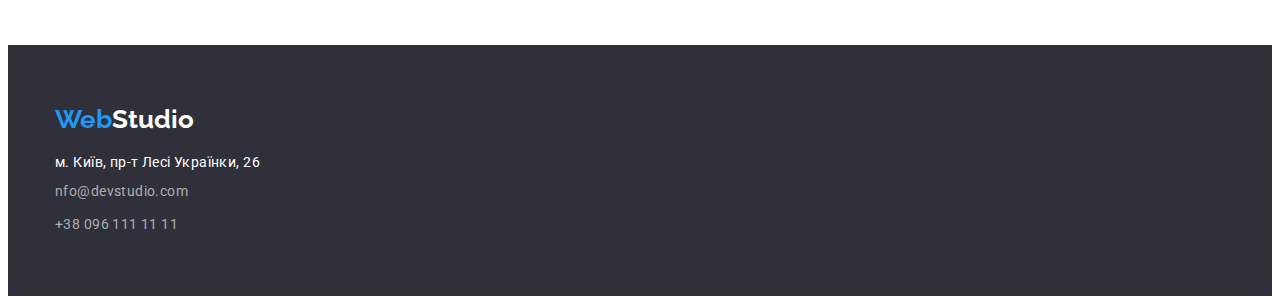
==== commit 235f9bb8: "margin-bottom в футере портфолио" ====
--- a/portfolio.html
+++ b/portfolio.html
@@ -129,7 +129,7 @@
               <ul class="list list-footer">
                 <li class="footer-adress"><a href="#" class="adress link">м. Київ, пр-т Лесі Українки, 26</a></li>
                 <li class="footer-last"><a href="mailto:nfo@devstudio.com" class="footer-nav link">nfo@devstudio.com</a></li>
-                <li class="footer-last"><a href="tel:+380961111111" class="footer-nav link footer-tel">+38 096 111 11 11 </a></li>
+                <li class="footer-last footer-tel"><a href="tel:+380961111111" class="footer-nav link footer-tel">+38 096 111 11 11 </a></li>
               </ul>
             </address>
         </div>
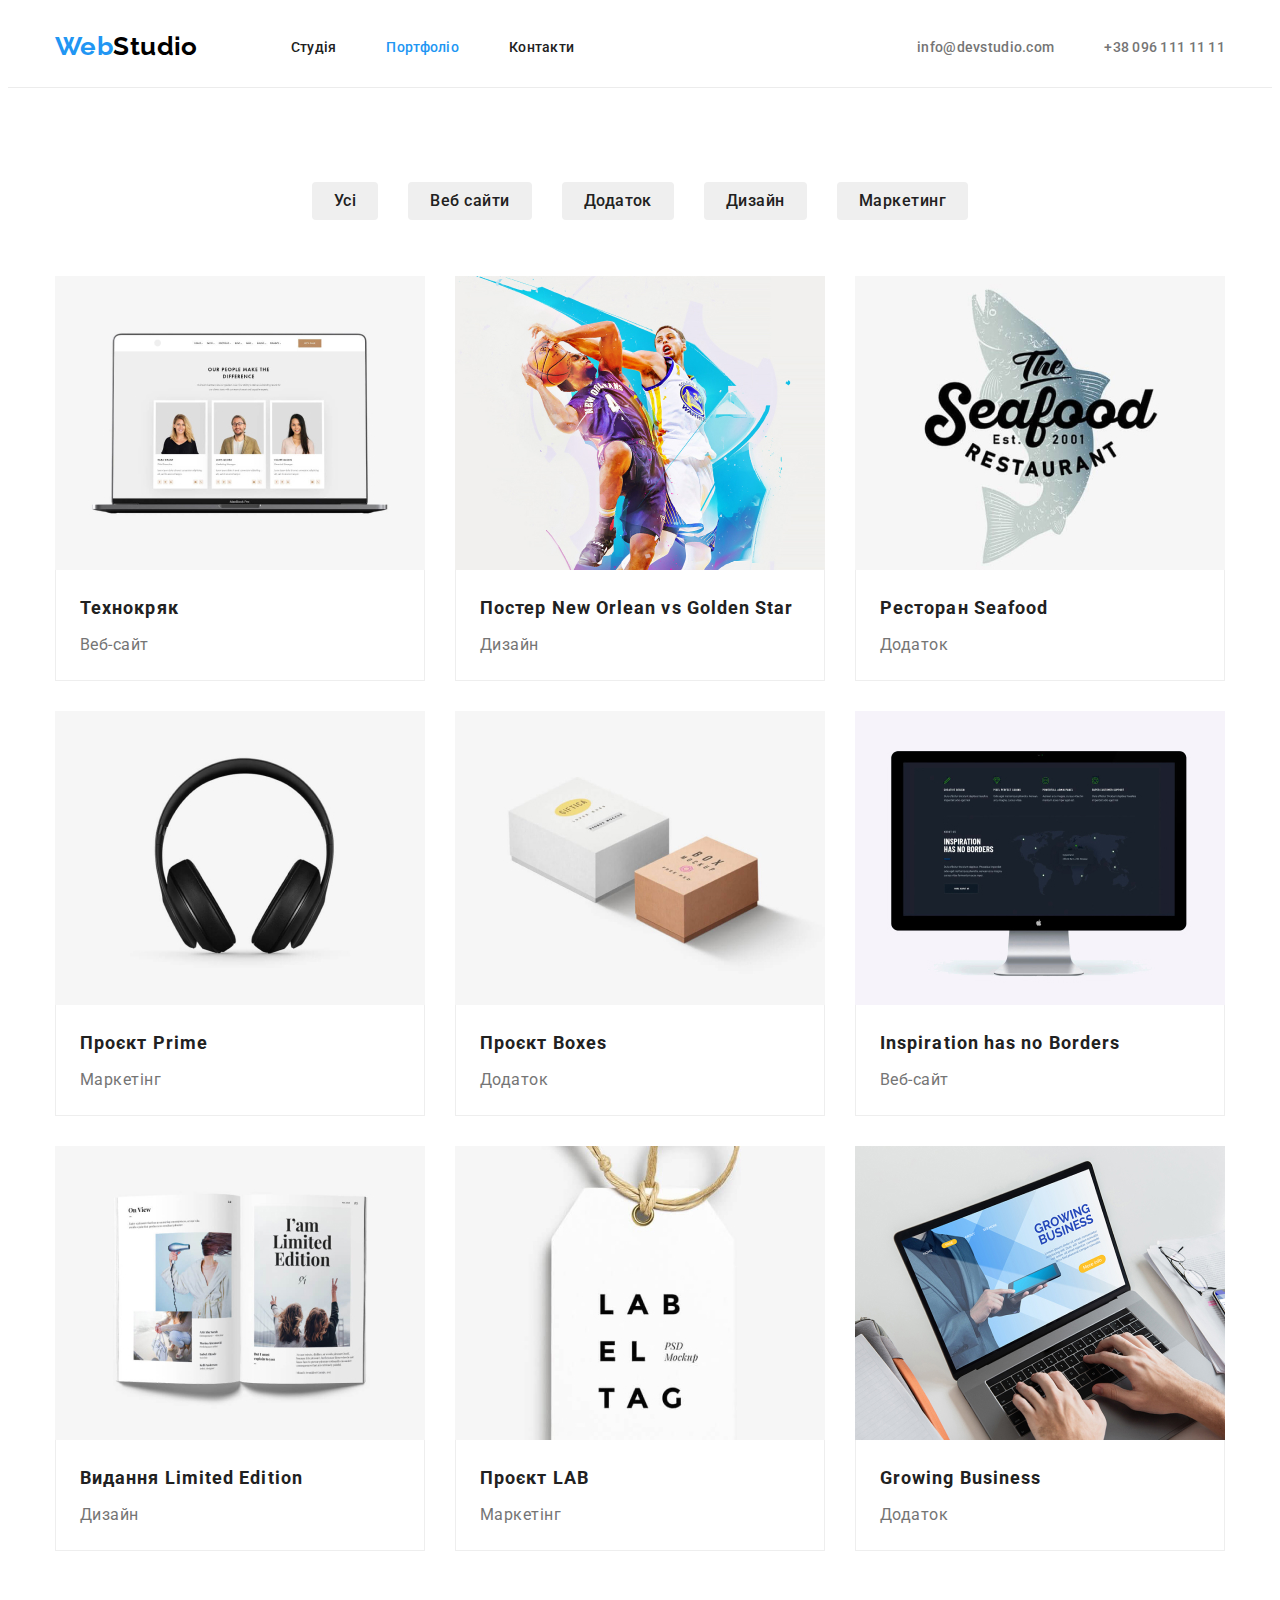
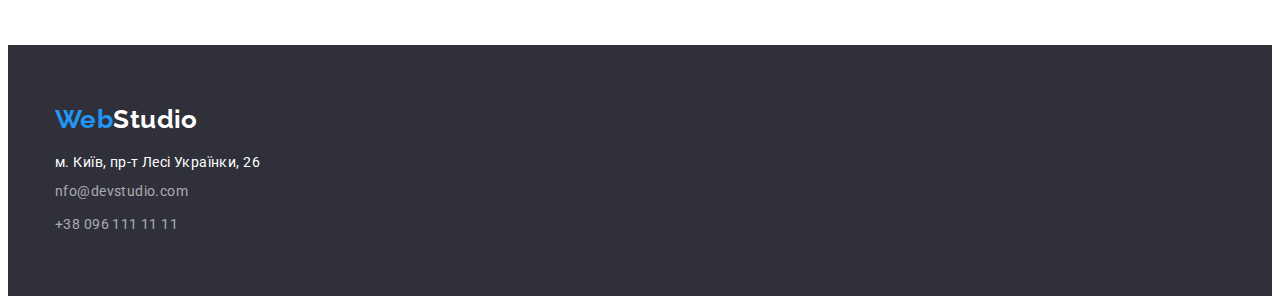
==== commit 854339d5: "ДЗ зараховано але виправ дрібниці" ====
--- a/portfolio.html
+++ b/portfolio.html
@@ -13,8 +13,8 @@
 <link rel="stylesheet" href="./styles/styles.css">
 </head>
 <body>
-    <header>
-        <div class="container header-container header-line" >
+    <header class="header-line">
+        <div class="container header-container" >
             <nav class="header-container ">
            
                <a href="./index.html" class="logo-link link"> <span class="logo-color-first link">Web</span><span class="logo-color-second link">Studio</span> </a>
@@ -52,66 +52,66 @@
           <!--секція Hero-->
          <ul class="list list-content">
             <li class="content-item">
-                <a><img src="./img/img8.jpg" alt="дві жінки і чоловік">
+                <a><img src="./img/img8.jpg" alt="дві жінки і чоловік"></a>
                 <div class="content-element">
                  <h2 class="portfolio-titles">Технокряк</h2>
-                 <p class="portfolio-item">Веб-сайт</p></a>
+                 <p class="portfolio-item">Веб-сайт</p>
                 </div>
             </li>
             <li class="content-item">
-               <a><img src="./img/img9.jpg" alt="два чоловіка грають в баскет">
+               <a><img src="./img/img9.jpg" alt="два чоловіка грають в баскет"></a>
                 <div class="content-element">
                  <h2 class="portfolio-titles">Постер New Orlean vs Golden Star</h2>
-                 <p class="portfolio-item">Дизайн</p></a>
+                 <p class="portfolio-item">Дизайн</p>
                </div>
             </li>
             <li class="content-item">
-                <a><img src="./img/img10.jpg" alt="логотип ресторану">
+                <a><img src="./img/img10.jpg" alt="логотип ресторану"></a> 
                 <div class="content-element">
                  <h2 class="portfolio-titles">Ресторан Seafood</h2>
-                 <p class="portfolio-item">Додаток</p></a> 
+                 <p class="portfolio-item">Додаток</p>
                 </div>
             </li>
             <li class="content-item">
-                <a><img src="./img/img11.jpg" alt="гаджет-навушники">
+                <a><img src="./img/img11.jpg" alt="гаджет-навушники"></a> 
                 <div class="content-element">
                  <h2 class="portfolio-titles">Проєкт Prime</h2>
-                 <p class="portfolio-item">Маркетінг</p></a> 
+                 <p class="portfolio-item">Маркетінг</p>
                 </div>
             </li>
             <li class="content-item">
-                <a><img src="./img/img12.jpg" alt="дві коробки">
+                <a><img src="./img/img12.jpg" alt="дві коробки"></a>
                 <div class="content-element">
                  <h2 class="portfolio-titles">Проєкт Boxes</h2>
-                 <p class="portfolio-item">Додаток</p></a>
+                 <p class="portfolio-item">Додаток</p>
                 </div>
             </li>
             <li class="content-item">
-                <a><img src="./img/img13.jpg" alt="Монітор">
+                <a><img src="./img/img13.jpg" alt="Монітор"></a>
                 <div class="content-element">
                  <h2 class="portfolio-titles">Inspiration has no Borders</h2>
-                 <p class="portfolio-item">Веб-сайт</p></a>
+                 <p class="portfolio-item">Веб-сайт</p>
                 </div>
             </li>
             <li class="content-item">
-                <a><img src="./img/img14.jpg" alt="розкрита книга">
+                <a><img src="./img/img14.jpg" alt="розкрита книга"></a>
                 <div class="content-element">
                  <h2 class="portfolio-titles">Видання Limited Edition</h2>
-                 <p class="portfolio-item">Дизайн</p></a>
+                 <p class="portfolio-item">Дизайн</p>
                 </div>
             </li >
             <li class="content-item">
-                <a><img src="./img/img15.jpg" alt="бірка з назвою проєкту">
+                <a><img src="./img/img15.jpg" alt="бірка з назвою проєкту"></a>
                 <div class="content-element">
                  <h2 class="portfolio-titles">Проєкт LAB</h2>
-                 <p class="portfolio-item">Маркетінг</p></a>
+                 <p class="portfolio-item">Маркетінг</p>
                 </div>
             </li>
             <li class="content-item">
-                <a><img src="./img/img16.jpg" alt="робота за ноутом">
+                <a><img src="./img/img16.jpg" alt="робота за ноутом"></a>
                 <div class="content-element">
                  <h2 class="portfolio-titles">Growing Business</h2>
-                 <p class="portfolio-item">Додаток</p></a>
+                 <p class="portfolio-item">Додаток</p>
                 </div>
             </li>
          </ul>
--- a/styles/styles.css
+++ b/styles/styles.css
@@ -32,7 +32,7 @@
 
 font-family: 'Roboto', sans-serif;
 font-size: 14px;
-letter-spacing: 0,03em;
+letter-spacing: 0.03em;
 background: var(--colorfont-hiro) ;
 
 /*колір основного тексту #757575*/
@@ -182,11 +182,10 @@
  background:var(--section-fon-second) ;
  display: flex;
  text-align: center;
-
-}
-.container-size{
-padding:200px 0px;
-}
+ padding:200px 0px;
+
+}
+
 
 .section-title-first{
    display:flex;
